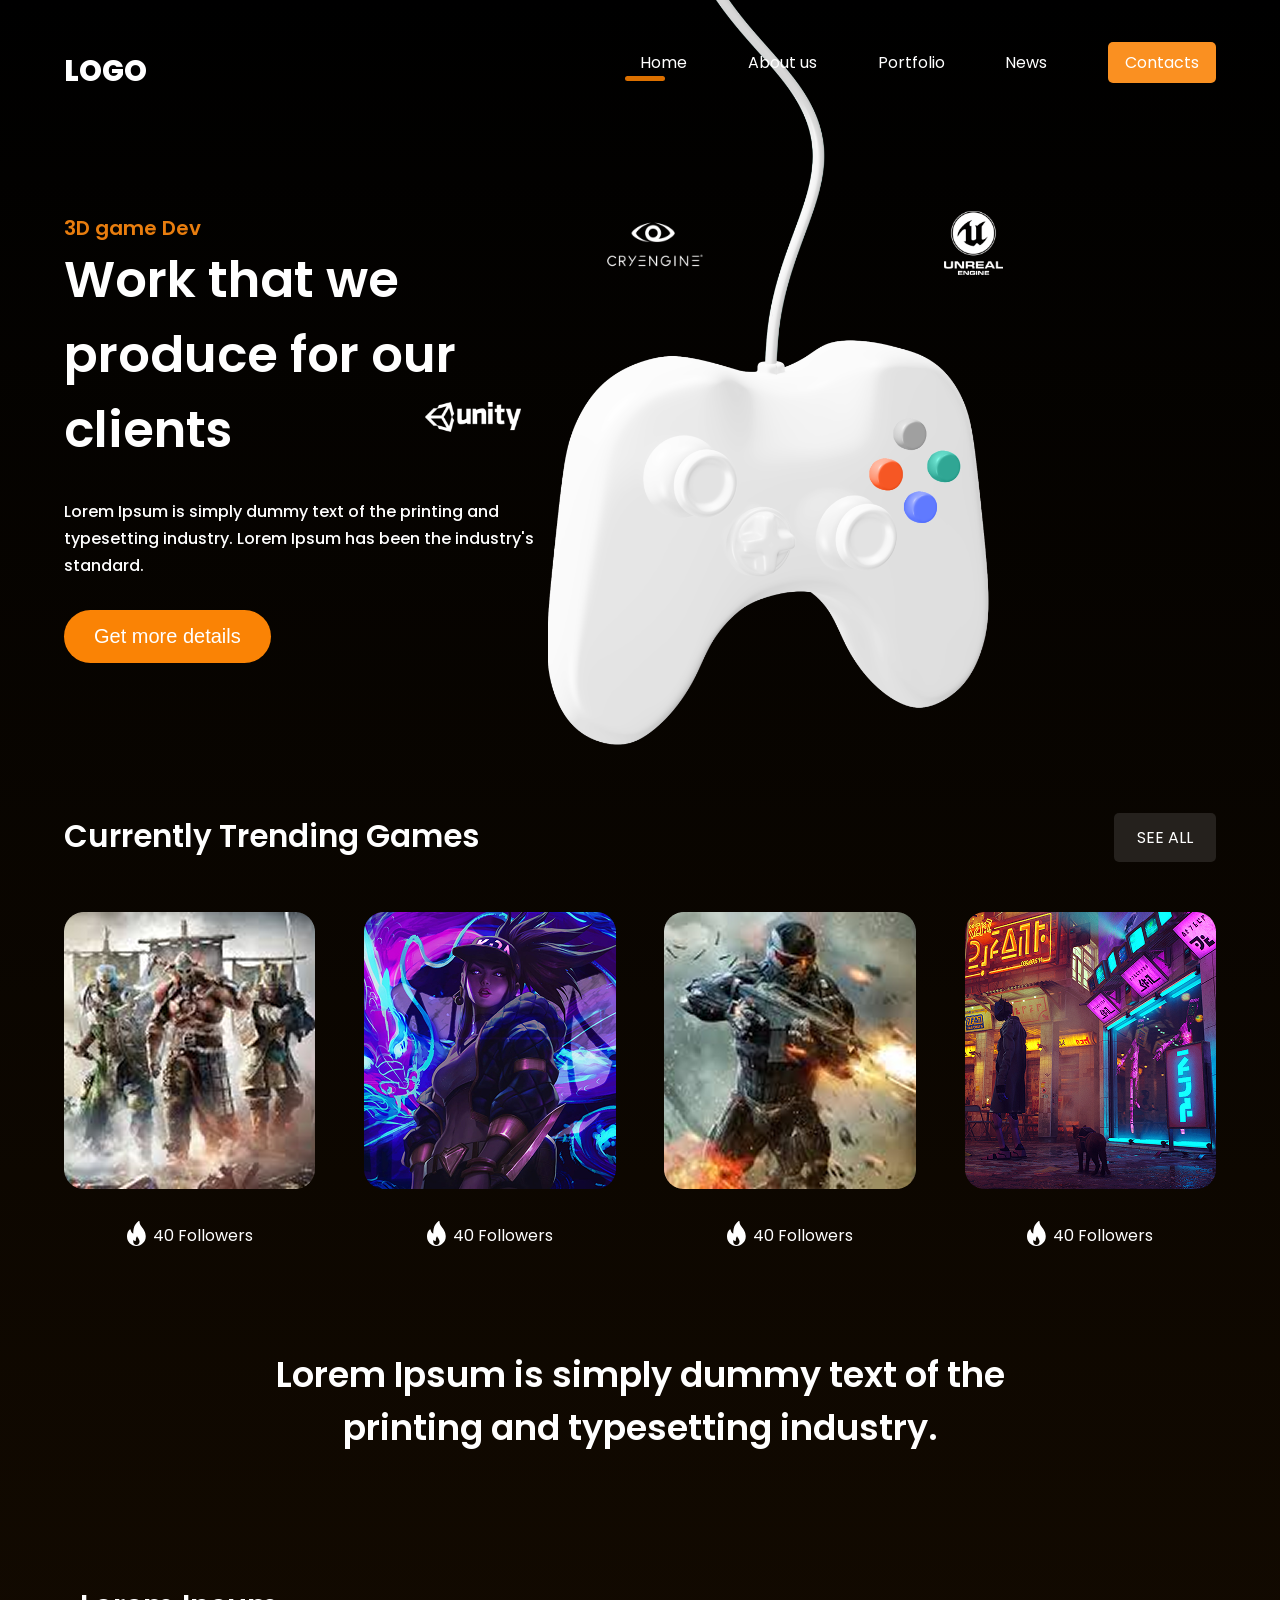
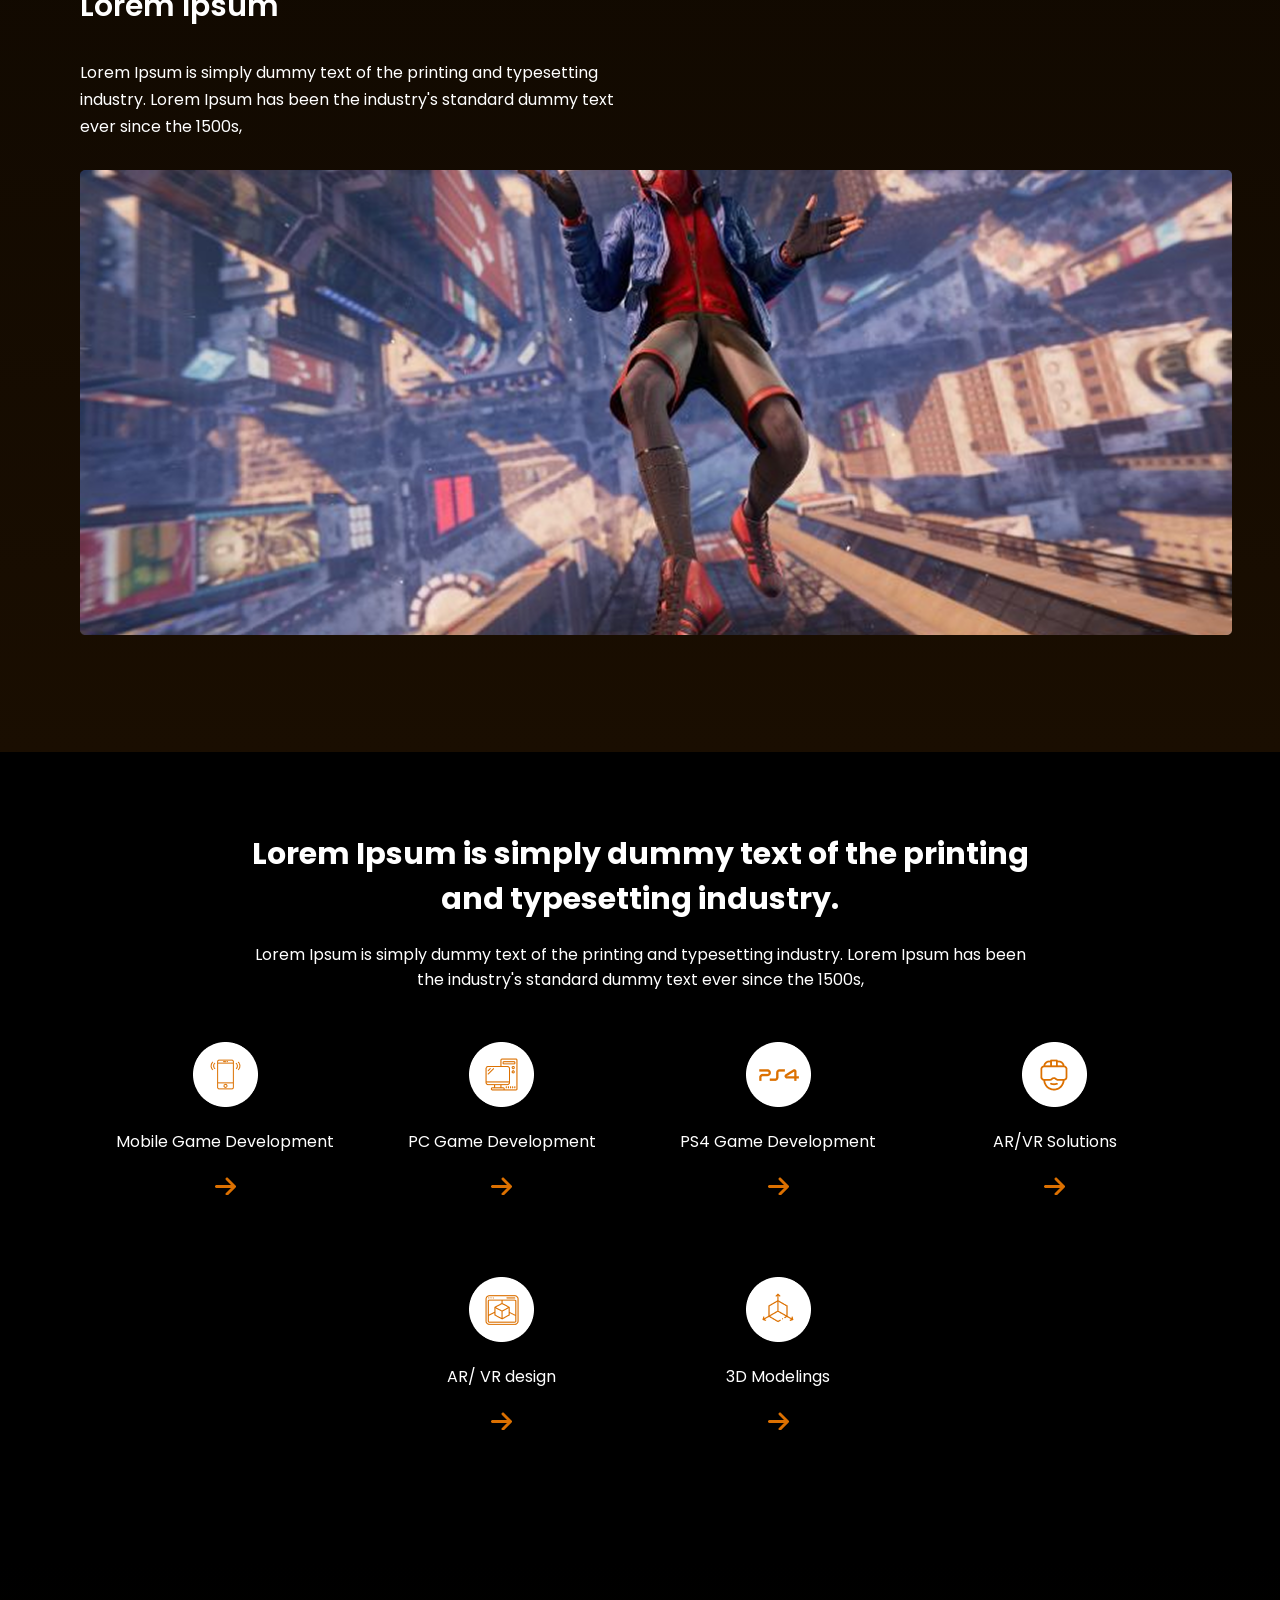
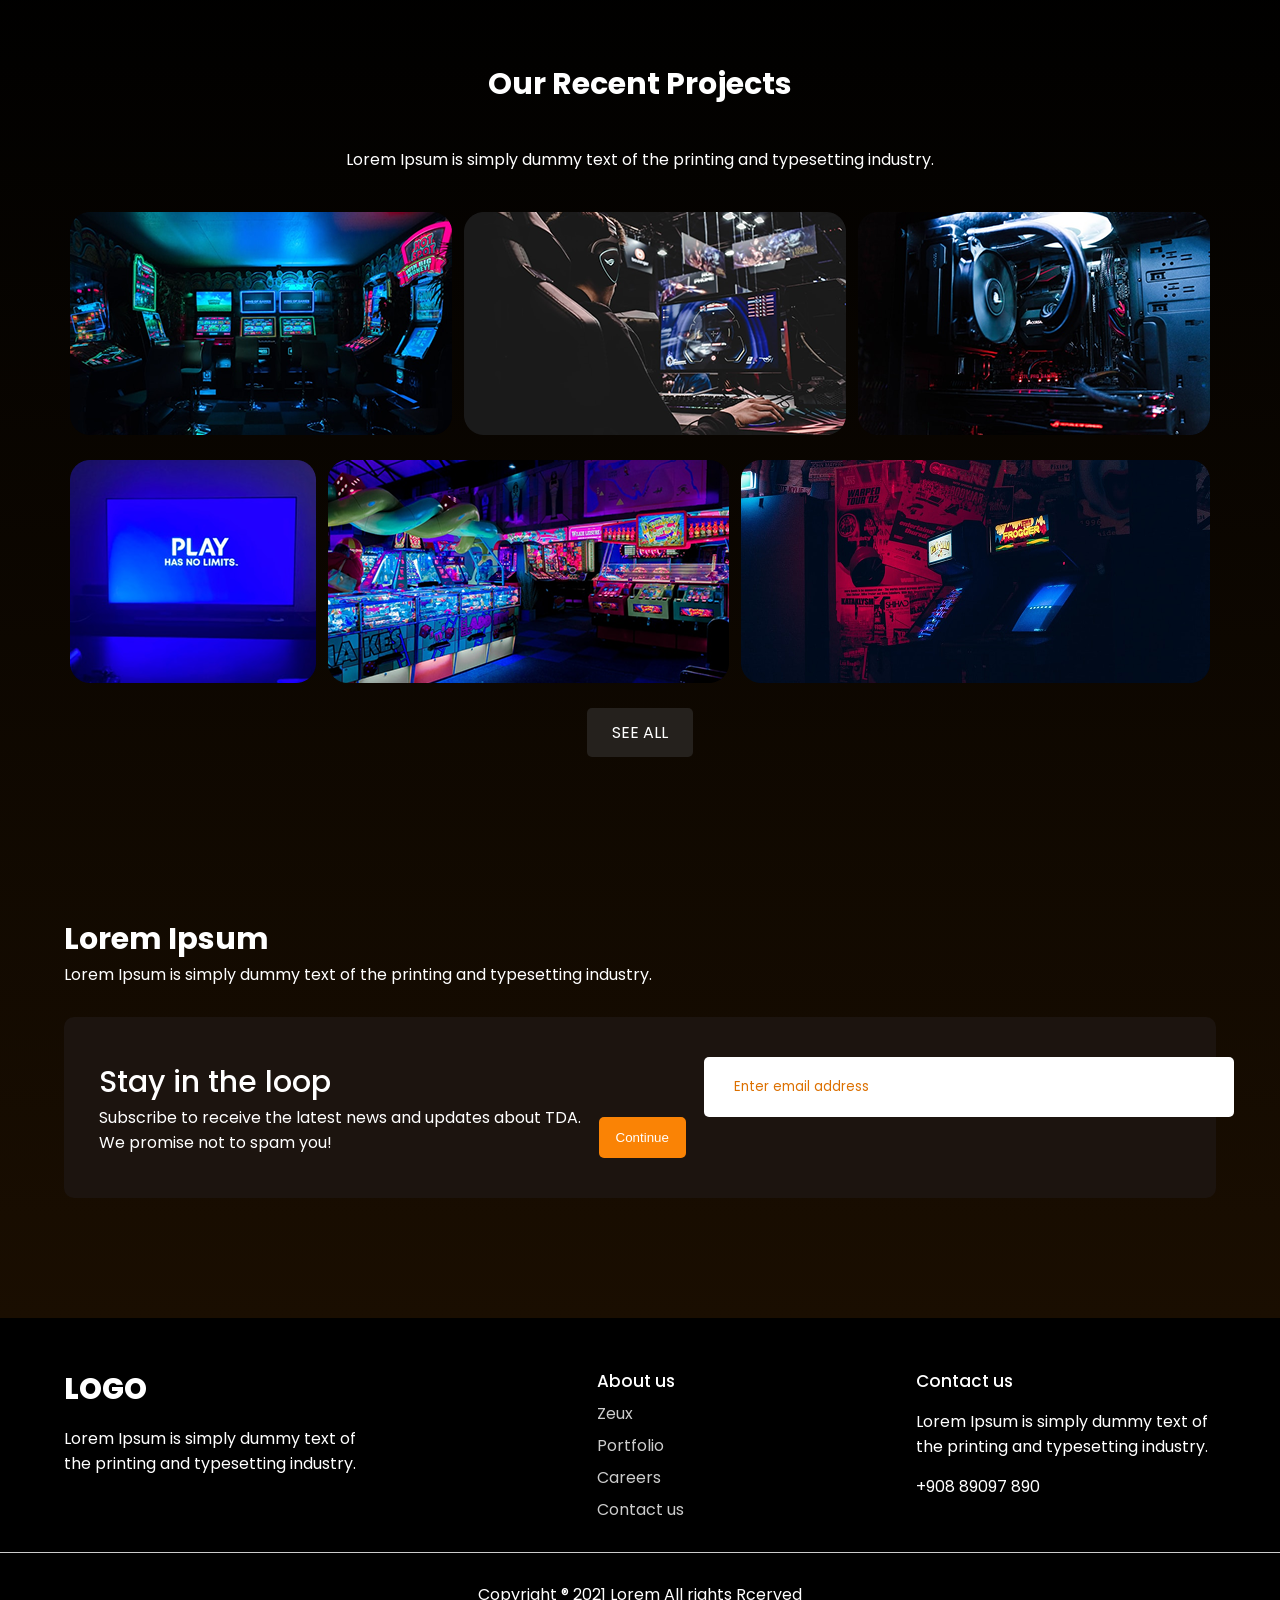
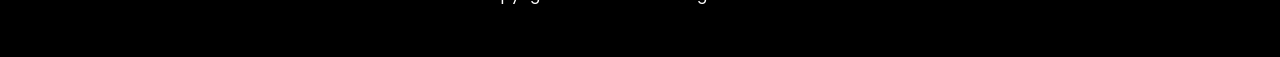
==== index.html @ 0c572fb6 "Add files via upload" ====
<!DOCTYPE html>
<html lang="en">
<head>
    <meta charset="UTF-8">
    <meta name="viewport" content="width=device-width, initial-scale=1.0">
    <title>LogoGame</title>
    <link rel="shortcut icon" href="/Images/favicon.svg" type="image/x-icon">
    <link rel="stylesheet" href="/style.css">
</head>

<body>
    <div class="wrapper">
        <header class="container">
            <span class="logo">logo</span>
            <nav>
                <ul>
                    <li class="active"><a href="/">Home</a></li>
                    <li><a href="/about.html">About us</a></li>
                    <li><a href="#">Portfolio</a></li>
                    <li><a href="#">News</a></li>
                    <li class="btn"><a href="/contacts.html">Contacts</a></li>
                </ul>
            </nav>
        </header>
    
        <div class="hero container">
            <div class="hero--info">
                <h2>3D game Dev</h2>
                <h1>Work that we produce for our clients</h1>
                <p>Lorem Ipsum is simply dummy text of the printing and typesetting industry. Lorem Ipsum has been the industry's standard.</p>
                <button class="btn">Get more details</button>
            </div>
            <img src="Images/joystick.svg" alt="">
        </div>

        <div class="container trending">
            <a href="#" class="see-all">SEE ALL</a>
            <h3>Currently Trending Games</h3>

            <div class="games">
                <div class="block">
                    <img src="Images/game1.png" alt="">
                    <span><img src="Images/fire.svg" alt="">40 Followers</span>
                </div>
            
                <div class="block">
                    <img src="Images/game2.png" alt="">
                    <span><img src="Images/fire.svg" alt="">40 Followers</span>
                </div>
            
                <div class="block">
                    <img src="Images/game3.png" alt="">
                    <span><img src="Images/fire.svg" alt="">40 Followers</span>
                </div>
            
                <div class="block">
                    <img src="Images/game4.png" alt="">
                    <span><img src="Images/fire.svg" alt="">40 Followers</span>
                </div>
            </div>
        </div>

        <div class="container big-text">
            <p>Lorem Ipsum is simply dummy text of the printing and typesetting industry.</p>
        </div>

        <div class="container banner">
            <h3>Lorem Ipsum</h3>
            <p>Lorem Ipsum is simply dummy text of the printing and typesetting industry. Lorem Ipsum has been the industry's standard dummy text ever since the 1500s,</p>
            <img src="Images/banner.png" alt="">
        </div>
    
    </div>
        <div class="features">
        <div class="container">
            <h3>Lorem Ipsum is simply dummy text of the printing and typesetting industry.</h3>
            <p>Lorem Ipsum is simply dummy text of the printing and typesetting industry. Lorem Ipsum has been the industry's standard dummy text ever since the 1500s,</p>
            <div class="info">
                <div class="block">
                    <img src="/Images/features1.png" alt="">
                    <p>Mobile Game Development</p>
                    <img src="/Images/arrow 5.png" alt="">
                </div>
                <div class="block">
                    <img src="/Images/features2.png" alt="">
                    <p>PC Game Development</p>
                    <img src="/Images/arrow 5.png" alt="">
                </div>
                <div class="block">
                    <img src="/Images/features3.png" alt="">
                    <p>PS4 Game Development</p>
                    <img src="/Images/arrow 5.png" alt="">
                </div>
                <div class="block">
                    <img src="/Images/features4.png" alt="">
                    <p>AR/VR Solutions</p>
                    <img src="/Images/arrow 5.png" alt="">
                </div>
                <div class="block">
                    <img src="/Images/features5.png" alt="">
                    <p>AR/ VR design</p>
                    <img src="/Images/arrow 5.png" alt="">
                </div>
                <div class="block">
                    <img src="/Images/features6.png" alt="">
                    <p>3D Modelings</p>
                    <img src="/Images/arrow 5.png" alt="">
                </div>
            </div>
        </div>
    
    
    </div>
        <div class="wrapper">
        <div class="container projects">
            <h3>Our Recent Projects</h3>
            <p>Lorem Ipsum is simply dummy text of the printing and typesetting industry. </p>
            <div class="images">
                <img src="/Images/wrapper1.png" alt="">
                <img src="/Images/wrapper2.png" alt="">
                <img src="/Images/wrapper3.png" alt="">
            </div>
            <div class="images">
                <img src="/Images/wrapper4.png" alt="">
                <img src="/Images/wrapper5.png" alt="">
                <img src="/Images/wrapper6.png" alt="">
            </div>
            <a href="" class="see-all">SEE ALL</a>
        </div>

        <div class="container email">
            <h3>Lorem Ipsum</h3>
            <p>Lorem Ipsum is simply dummy text of the printing and typesetting industry. </p>
            <div class="block">
                <div>
                    <h4>Stay in the loop</h4>
                    <p>Subscribe to receive the latest news and updates about TDA. We promise not to spam you! </p>
                </div>
                <div>
                    <input type="email" id="emailFileld" placeholder="Enter email address">
                    <button onclick="checkEmail()">Continue</button>
                </div>
            </div>
        </div>
    </div>

    <footer>
        <div class="blocks container">
            <div>
                <span class="logo">logo</span>
                <p>Lorem Ipsum is simply dummy text of the printing and typesetting industry. </p>
            </div>
            <div>
                <h4>About us</h4>
                <ul>
                    <li>Zeux</li>
                    <li>Portfolio</li>
                    <li>Careers</li>
                    <li>Contact us</li>
                </ul>
            </div>
            <div>
                <h4>Contact us</h4>
                <p>Lorem Ipsum is simply dummy text of the printing and typesetting industry. </p>
                <p>+908 89097 890</p>
            </div>
        </div>
        <hr>
        <p>Copyright ® 2021 Lorem All rights Rcerved</p>
    </footer>


    <script>
        function checkEmail(){
            let email = document.querySelector('#emailFileld').value;
            if(!email.includes('@')) alert('Нет символа @');
            else if(!email.includes('.')) alert('Нет символа .');
            else alert('Все отлично!');
        }
    </script>
</body>
</html>
---- style.css ----
@import url('https://fonts.googleapis.com/css2?family=Poppins:wght@400;500;600;800&display=swap');

* {
    margin: 0;
    padding: 0;
}

body {
    font-family: 'Poppins', sans-serif;
    font-weight: 400;
    color: #FFF;
    font-size: 16px;
    background: #000;
}

a {
    text-decoration: none;
}

img {
    max-width: 100%;
}

.wrapper {
    background: linear-gradient(180deg, rgba(0, 0, 0, 1) 0%, rgba(26, 14, 1, 1) 100%);
    width: 100%;
    overflow: hidden;
}

.container {
    max-width: 1400px;
    width: 90%;
    margin: 0 auto;
}

header {
    padding: 50px 0;
}

header .logo, footer .blocks .logo{
    text-transform: uppercase;
    font-size: 29px;
    font-weight: 800;
}

header nav {
    float: right;
    width: 50%;
}

header nav ul {
    list-style: none;
    display: flex;
    justify-content: space-between;
    z-index: 2;
    position: relative;
}

header nav ul li {
    display: inline-block;
}

header nav ul li a {
    color: #FFF;
}

header nav ul li.active::after {
    content: '';
    display: block;
    width: 40px;
    height: 5px;
    background: #DC7000;
    border-radius: 10px;
    position: relative;
    top: 1px;
    left: -15px;
}

header nav ul li:not(.active):not(.btn) a:hover {
    border-bottom: 5px solid #DC7000;

}

header nav ul li.btn a, .email .block button {
    background: #FA9021;
    padding: 9px 17px;
    border-radius: 5px;
    transition: all 500ms ease;
}

header nav ul li.btn a:hover, .email .block button {
    background: #a02604;
}

.hero {
    padding-bottom: 100px;
    position: relative;
    z-index: 1;
}

.hero--info {
    width: 530px;
    padding-top: 70px;
}

.hero--info h2 {
    color: #E87D0E;
    font-size: 20px;
    font-weight: 600;
}

.hero--info h1 {
    font-size: 50px;
    font-weight: 600;
}

.hero--info p {
    font-weight: 500;
    line-height: 170%;
    margin: 30px 0;
}

.hero--info .btn, .hero-about .info .btn {
    background: #FA8305;
    color: #fff;
    border-radius: 50px;
    padding: 15px 30px;
    border: 0;
    transition: all 500ms ease;
    font-size: 20px;
}

.hero--info .btn:hover, .hero-about .info .btn:hover {
    cursor: pointer;
    transform: scale(1.1);
}

.hero img {
    position: absolute;
    top: -150px;
    right: 0;
}


/* Game section */
.trending {
    padding-top: 50px;
}

.trending h3 {
    font-weight: 600;
    font-size: 31px;
}

.trending .see-all, .projects .see-all {
    color: #fff;
    background: #25211D;
    border-radius: 5px;
    padding: 12px 23px;
    float: right;
    display: block;
    transition: all 500ms ease;
}


.trending .see-all:hover, .projects .see-all:hover {
    transform: scale(1.1);
}

.trending .games {
    display: flex;
    justify-content: space-between;
    width: 100%;
    padding: 50px 0;
}

.trending .games span {
    display: block;
    text-align: center;
    margin-top: 20px;
}

.trending .games span img {
    position: relative;
    top: 5px;
    margin-right: 7px;
}

.big-text {
    padding: 50px 0;
    font-size: 35px;
    font-weight: 600;
    text-align: center;
    width: 800px;
}

.banner {
    padding: 80px;

}

.banner h3 {
    font-size: 30px;
    font-weight: 600;
    margin-bottom: 30px;

}

.banner p {
    line-height: 170%;
    margin-bottom: 30px;
    width: 550px;
}

.banner img {
    width: 100%;
    margin-bottom: 30px;
}

/* section for image */

.features {
    background: url('Images/Rectangle\ 5.png') no-repeat center center fixed;
    background-size: cover;
    padding: 80px 0;
}

.features h3, 
.features p {
    margin-bottom: 20px;
    text-align: center;
    max-width: 800px;
    margin-left: auto;
    margin-right: auto;
}

.features h3 {
    font-size: 30px;
}

.features .info {
    display: flex;
    justify-content: center;
    flex-wrap: wrap;
}

.features .info .block {
    text-align: center;
    width: 20%;
    margin: 30px 2%;
}

.features .info .block img {
    margin-bottom: 15px;
}

.projects {
    padding: 100px 0;
}

.projects h3  {
    font-size: 30px;
    text-align: center;
}

.projects p {
    margin: 40px 0;
    text-align: center;
}

.projects .images {
    display: flex;
    justify-content: space-around;
    margin-bottom: 25px;
}

.projects .see-all {
    float: none;
    width: 60px;
    text-align: center;
    margin: 0 auto;
}

/* lower part */
.email {
    padding-bottom: 120px;
}

.email h3 {
    margin-top: 60px;
    font-size: 30px;
}

.email .block {
    background: #1C140F;
    margin-top: 30px;
    border-radius: 10px;
    padding: 40px 3%;
    width: 94%;
    display: flex;
    justify-content: space-between;
    align-items: center;
}

.email .block h4 {
    font-size: 30px;
    font-weight: 500;
}

.email .block p {
    width: 500px;
}

.email .block input {
    background: #fff;
    outline: none;
    border: 0;
    border-radius: 5px;
    width: 380px;
    font-family: 'Poppins', sans-serif;
    font-weight: 400;
    padding: 20px 30px;
    color: #DC7000;
    position: relative;
    right: -105px;
    z-index: 1;
    padding-right: 120px;
}

.email .block input::placeholder {
    color: #DC7000;
}

.email .block button {
    background: #FA8305;
    color: #fff;
    border-radius: 5px;
    padding: 13px 17px;
    border: none;
    cursor: pointer;
    transition: all 500ms ease;
    position: relative;
    z-index: 2;
}

.email .block button:hover {
    background: #a02604;
}

/* about */
.hero-about {
    position: relative;
}

.hero-about .info {
    width: 500px;
    padding: 250px 0;
}

.hero-about .info h1 {
    margin-bottom: 15px;
    font-size: 30px;
}

.hero-about .info .btn {
    margin-top: 20px;
}

.hero-about img{
    position: absolute;
    right: -220px;
    top: 0;
}

.work {
    padding: 80px 0;
}

.work h2{
    font-size: 25px;
    margin-bottom: 40px;
}

.work .blocks {
    display: flex;
    justify-content: space-between;
}

.work .blocks .block {
    width: 25%;
    border-radius: 10px;
    padding: 50px 35px;
    background: #1C140F;
}

.work .blocks .block h3 {
    font-size: 20px;
    margin: 20px 0;
}

.work .blocks .block .badge {
    border-radius: 7px;
    padding: 10px 20px;
}

.work .blocks .block .badge.purple {
    background: #560F67;
}

.work .blocks .block .badge.brown {
    background: #31190D;
}

.work .blocks .block .badge.green {
    background: #192A1D;
}

/* page contacts */
.hero-contacts h1 {
    text-align: center;
    margin-top: 70px;
    margin-bottom: 30px;
    font-size: 33px;
}

.hero-contacts p {
    text-align: center;
}

.hero-contacts img {
    width: 70%;
    margin: 80px 15%;
}

.feedback {
    padding: 70px 0;
    background: #1C140F;
}

.feedback h2 {
    text-align: center;
    font-weight: 500;
    font-size: 30px;
}

.feedback p {
    text-align: center;
    margin-top: 10px;
}

.feedback form {
    margin: 80px auto;
    width: 600px;
}

.feedback form .inline {
    display: flex;
    justify-content: space-between;
}

.feedback form .inline>div {
    width: 50%;
}

.feedback form label {
    color: #4F4F4F;
    font-size: 14px;
}

.feedback form input,
.feedback form textarea{
    background: #2C2420;
    border-radius: 10px;
    border: 0.6px solid #CECECE;
    display: block;
    width: 90%;
    padding: 15px 10px;
    outline: none;
    color: #FFF;
    margin-top: 7px;
    margin-bottom: 20px;
}

.feedback form .one-line {
    width: 96%;
}

.feedback form textarea {
    resize: none;
    height: 200px;
}

.feedback form button {
    background: #DC7000;
    border-radius: 5px;
    border: 0;
    float: right;
    cursor: pointer;
    color: #FFF;
    padding: 15px 35px;
    transition: all 500ms ease;
}

.feedback form button:hover {
    background: #b01414;
}

/* footer */
footer {
    background: #000;
    padding: 50px 0;
}

footer .blocks {
    display: flex;
    justify-content: space-between;
}

footer .blocks p {
    width: 300px;
    margin: 15px 0px;
}

footer .blocks h4 {
    font-weight: 500;
    font-size: 17px;
}

footer .blocks ul {
    list-style: none;
}

footer .blocks ul li {
    margin-top: 7px;
    opacity: 0.8;
}

footer hr {
    margin: 30px 0;
    border: 0;
    height: 0.6px;
    background: #ccc;
}

footer > p {
    text-align: center;
}
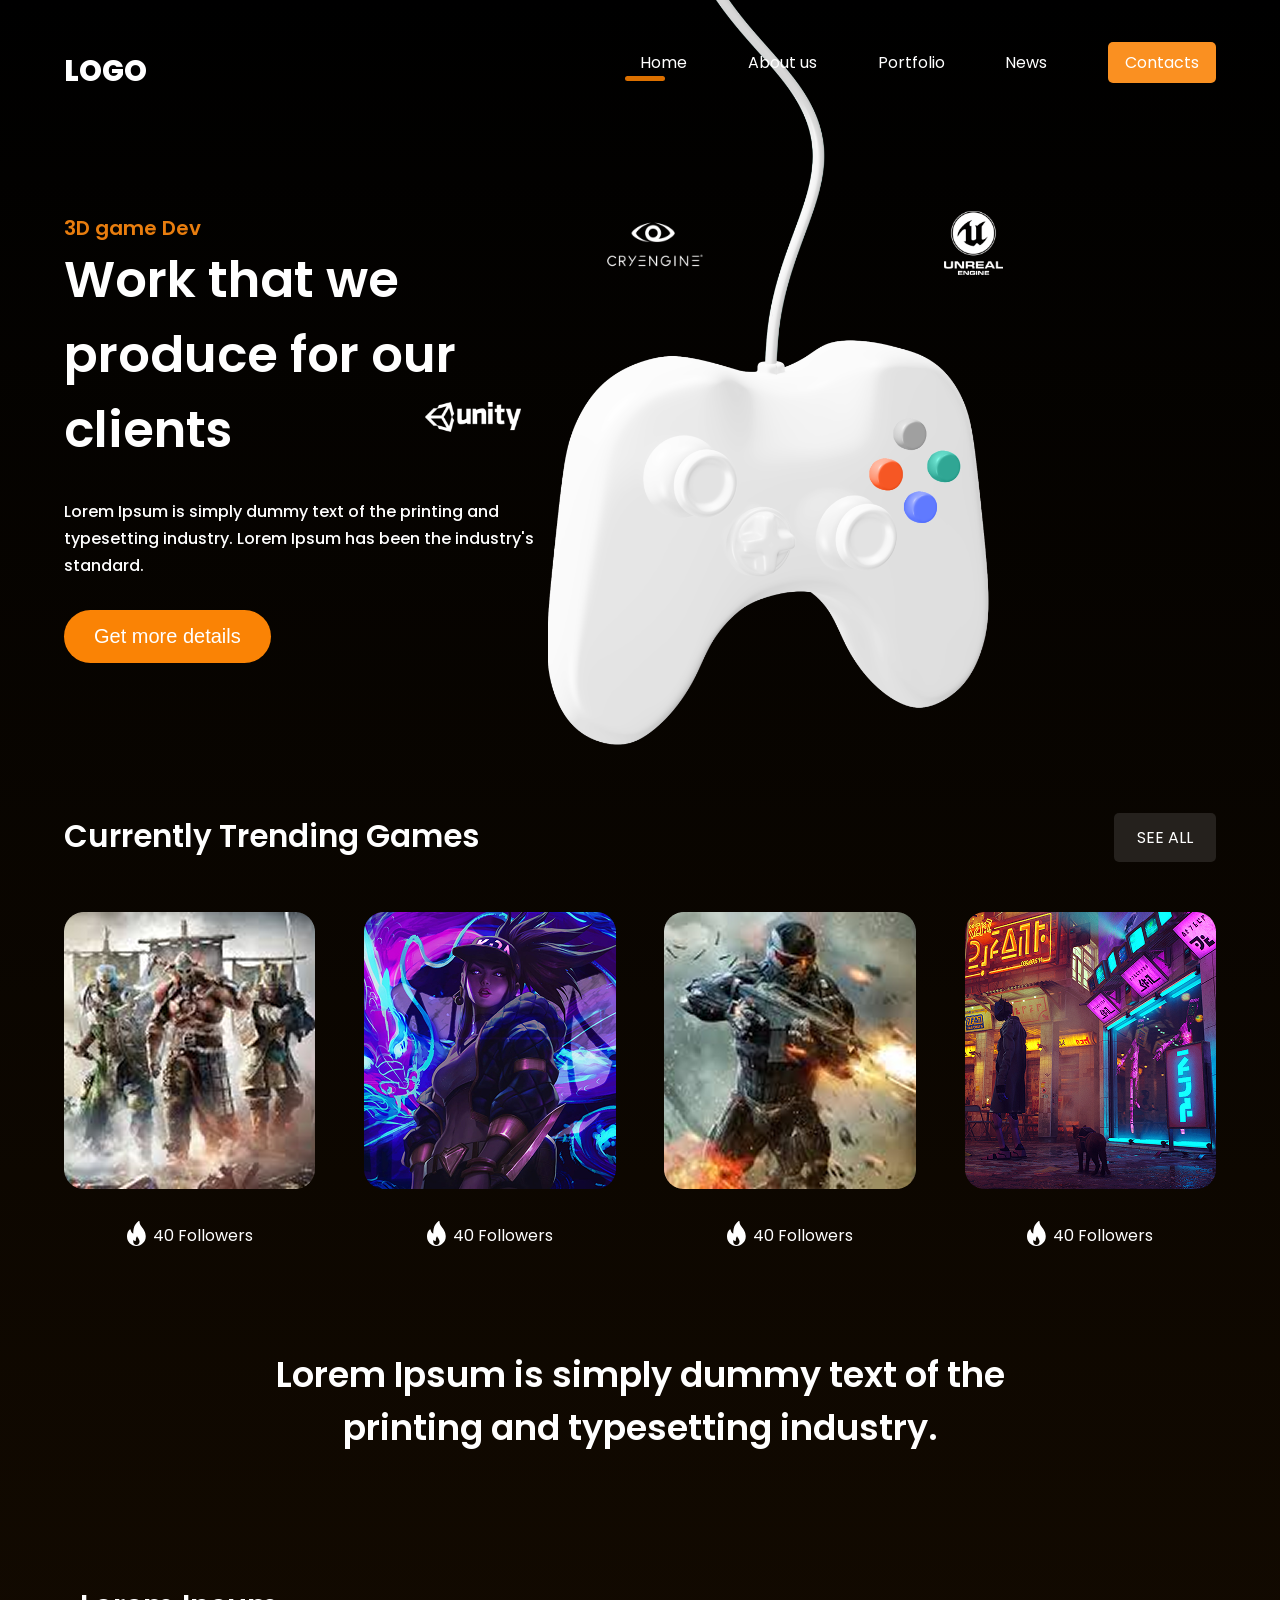
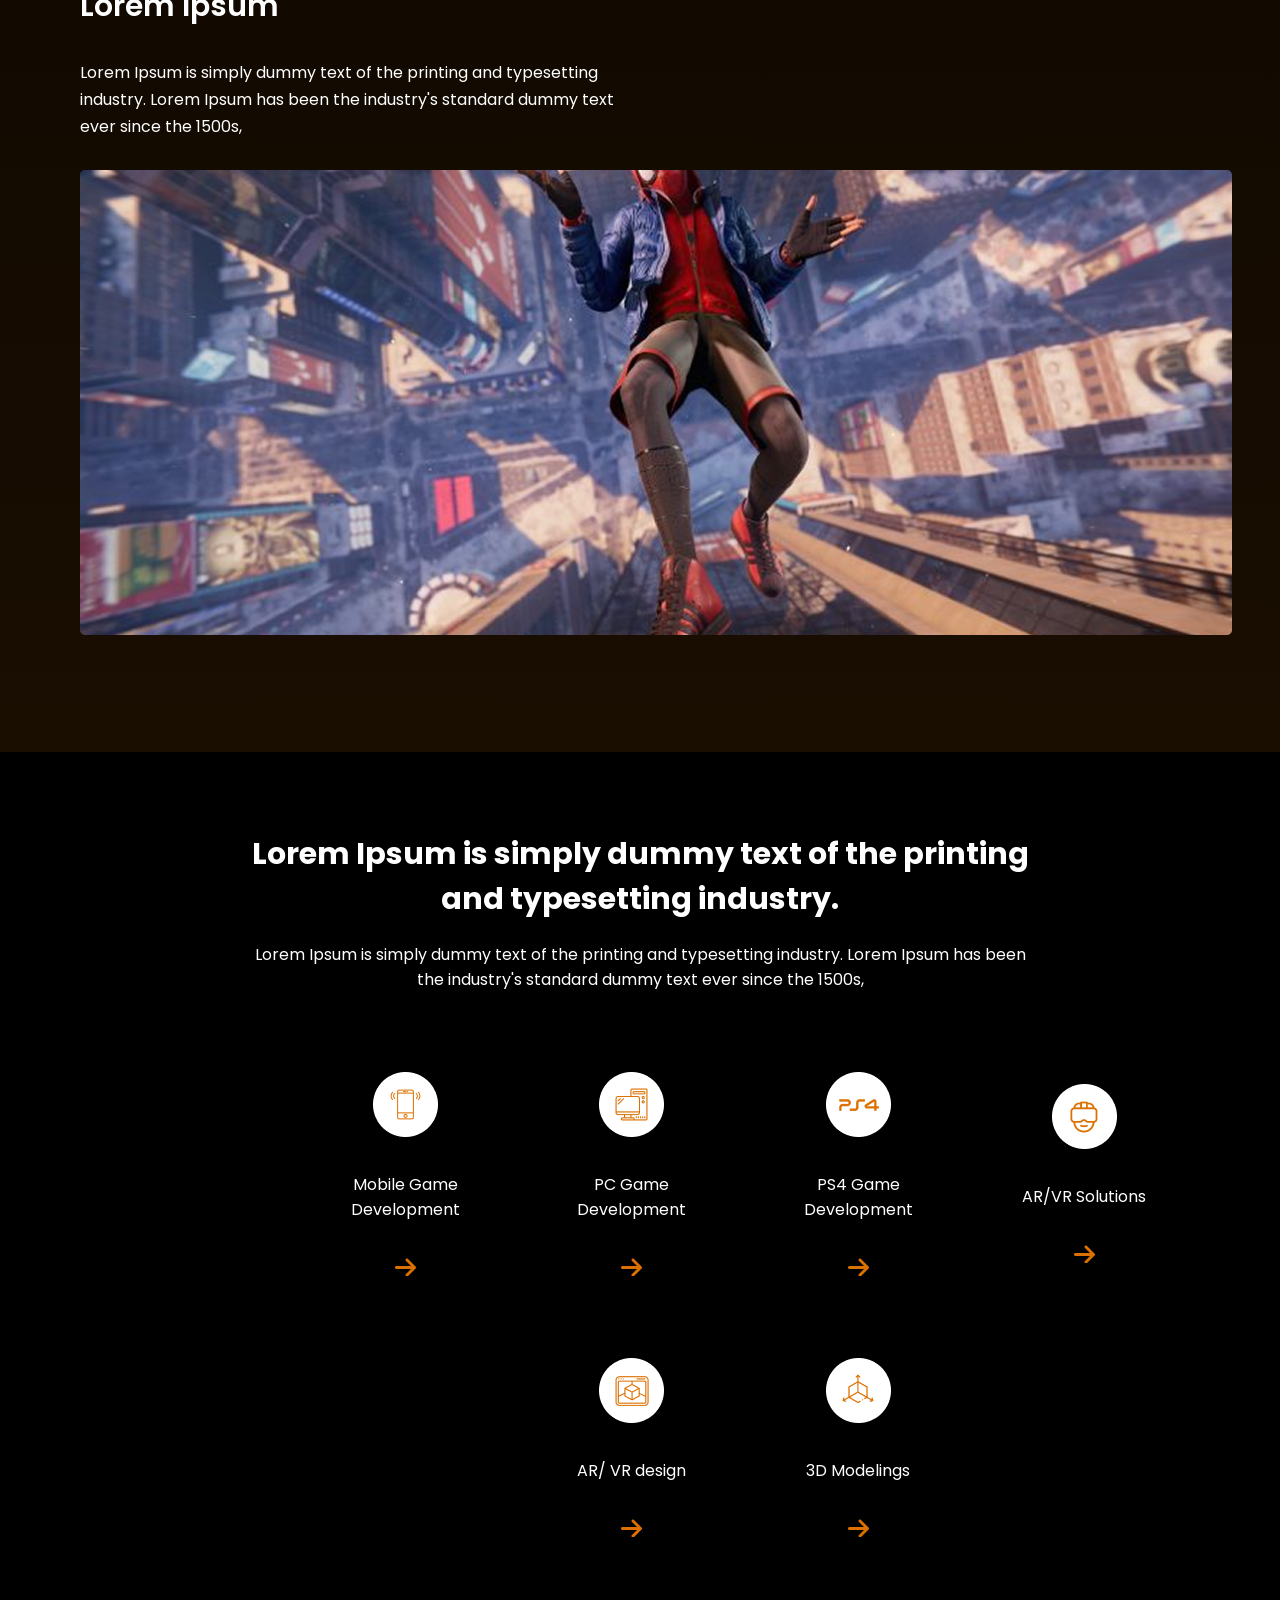
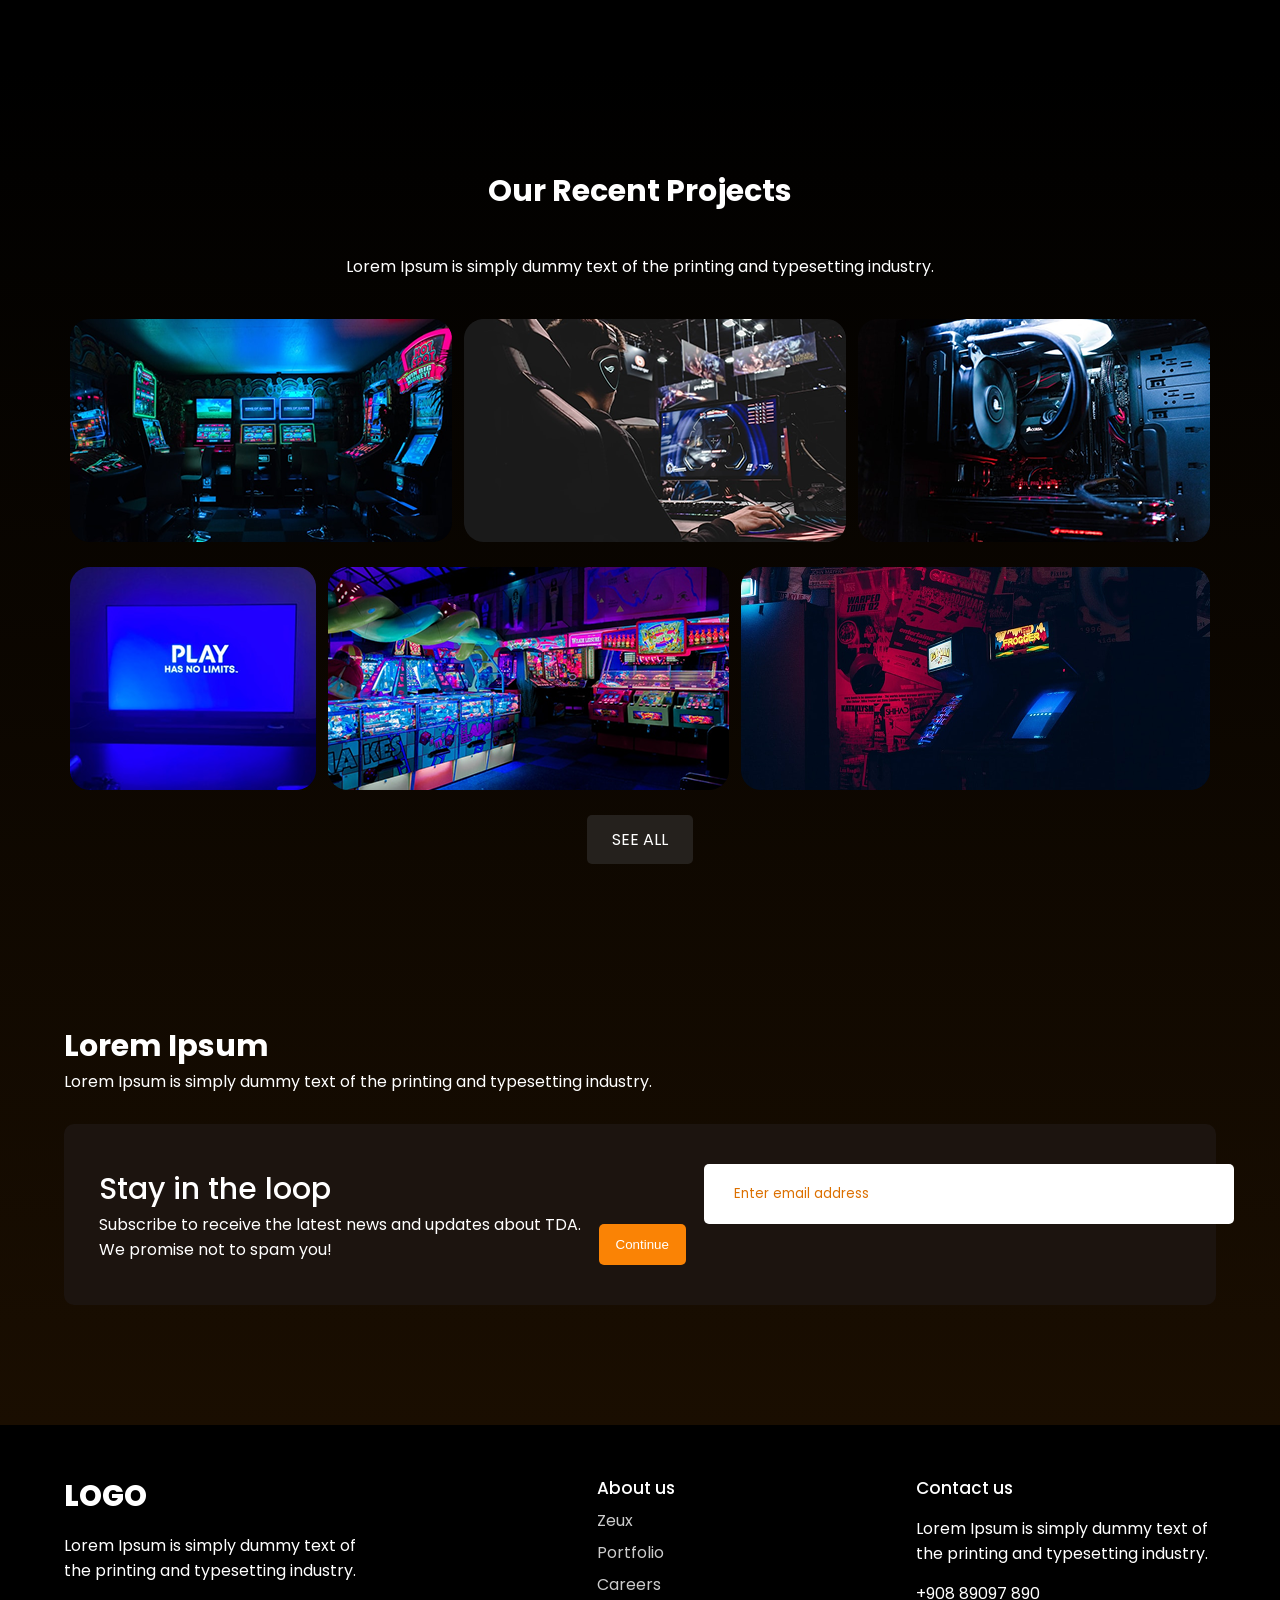
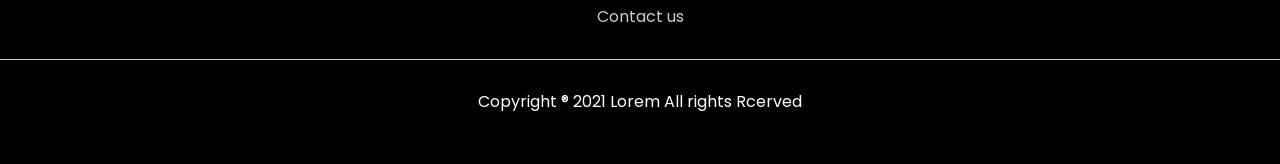
==== commit 6b8c93f6: "Add files via upload" ====
--- a/index.html
+++ b/index.html
@@ -4,8 +4,8 @@
     <meta charset="UTF-8">
     <meta name="viewport" content="width=device-width, initial-scale=1.0">
     <title>LogoGame</title>
-    <link rel="shortcut icon" href="/Images/favicon.svg" type="image/x-icon">
-    <link rel="stylesheet" href="/style.css">
+    <link rel="shortcut icon" href="Images/favicon.svg" type="image/x-icon">
+    <link rel="stylesheet" href="style.css">
 </head>
 
 <body>
@@ -14,11 +14,11 @@
             <span class="logo">logo</span>
             <nav>
                 <ul>
-                    <li class="active"><a href="/">Home</a></li>
-                    <li><a href="/about.html">About us</a></li>
-                    <li><a href="#">Portfolio</a></li>
-                    <li><a href="#">News</a></li>
-                    <li class="btn"><a href="/contacts.html">Contacts</a></li>
+                    <li class="active"><a href="index.html">Home</a></li>
+                    <li><a href="about.html">About us</a></li>
+                    <li><a href="portfolio.html">Portfolio</a></li>
+                    <li><a href="news.html">News</a></li>
+                    <li class="btn"><a href="contacts.html">Contacts</a></li>
                 </ul>
             </nav>
         </header>
@@ -77,34 +77,34 @@
             <p>Lorem Ipsum is simply dummy text of the printing and typesetting industry. Lorem Ipsum has been the industry's standard dummy text ever since the 1500s,</p>
             <div class="info">
                 <div class="block">
-                    <img src="/Images/features1.png" alt="">
+                    <img src="Images/features1.png" alt="">
                     <p>Mobile Game Development</p>
-                    <img src="/Images/arrow 5.png" alt="">
+                    <img src="Images/arrow 5.png" alt="">
                 </div>
                 <div class="block">
-                    <img src="/Images/features2.png" alt="">
+                    <img src="Images/features2.png" alt="">
                     <p>PC Game Development</p>
-                    <img src="/Images/arrow 5.png" alt="">
+                    <img src="Images/arrow 5.png" alt="">
                 </div>
                 <div class="block">
-                    <img src="/Images/features3.png" alt="">
+                    <img src="Images/features3.png" alt="">
                     <p>PS4 Game Development</p>
-                    <img src="/Images/arrow 5.png" alt="">
+                    <img src="Images/arrow 5.png" alt="">
                 </div>
                 <div class="block">
-                    <img src="/Images/features4.png" alt="">
+                    <img src="Images/features4.png" alt="">
                     <p>AR/VR Solutions</p>
-                    <img src="/Images/arrow 5.png" alt="">
+                    <img src="Images/arrow 5.png" alt="">
                 </div>
                 <div class="block">
-                    <img src="/Images/features5.png" alt="">
+                    <img src="Images/features5.png" alt="">
                     <p>AR/ VR design</p>
-                    <img src="/Images/arrow 5.png" alt="">
+                    <img src="Images/arrow 5.png" alt="">
                 </div>
                 <div class="block">
-                    <img src="/Images/features6.png" alt="">
+                    <img src="Images/features6.png" alt="">
                     <p>3D Modelings</p>
-                    <img src="/Images/arrow 5.png" alt="">
+                    <img src="Images/arrow 5.png" alt="">
                 </div>
             </div>
         </div>
@@ -116,14 +116,14 @@
             <h3>Our Recent Projects</h3>
             <p>Lorem Ipsum is simply dummy text of the printing and typesetting industry. </p>
             <div class="images">
-                <img src="/Images/wrapper1.png" alt="">
-                <img src="/Images/wrapper2.png" alt="">
-                <img src="/Images/wrapper3.png" alt="">
+                <img src="Images/wrapper1.png" alt="">
+                <img src="Images/wrapper2.png" alt="">
+                <img src="Images/wrapper3.png" alt="">
             </div>
             <div class="images">
-                <img src="/Images/wrapper4.png" alt="">
-                <img src="/Images/wrapper5.png" alt="">
-                <img src="/Images/wrapper6.png" alt="">
+                <img src="Images/wrapper4.png" alt="">
+                <img src="Images/wrapper5.png" alt="">
+                <img src="Images/wrapper6.png" alt="">
             </div>
             <a href="" class="see-all">SEE ALL</a>
         </div>
--- a/style.css
+++ b/style.css
@@ -120,7 +120,7 @@
     margin: 30px 0;
 }
 
-.hero--info .btn, .hero-about .info .btn {
+.hero--info .btn, .hero-about .info .btn, .hero-abouts .infos .btn, .hero-abouts .infos-two .btn-two {
     background: #FA8305;
     color: #fff;
     border-radius: 50px;
@@ -130,7 +130,7 @@
     font-size: 20px;
 }
 
-.hero--info .btn:hover, .hero-about .info .btn:hover {
+.hero--info .btn:hover, .hero-about .info .btn:hover, .hero-abouts .infos .btn:hover, .hero-abouts .infos-two .btn-two:hover {
     cursor: pointer;
     transform: scale(1.1);
 }
@@ -242,6 +242,7 @@
     display: flex;
     justify-content: center;
     flex-wrap: wrap;
+    margin-left: 210px;
 }
 
 .features .info .block {
@@ -415,6 +416,536 @@
     background: #192A1D;
 }
 
+/* page portfolio */
+.hero-portfolio {
+    display: flex;
+    justify-content: center;
+    align-items: center;
+    margin-top: -120px;
+}
+
+.hero-portfolio, .info p {
+    display: flex;
+    justify-content: center;
+    padding: 13px;
+}
+
+
+.experience > div {
+    display: flex;
+    justify-content: space-between;
+    align-items: center;
+    width: 100%;
+    gap: 20px;
+}
+
+.experience .block {
+    display: flex;
+    flex-wrap: wrap;
+    gap: 15px;
+    flex: 1;
+}
+
+.experience .block:not(:last-child) {
+    margin-right: 100px;
+    border-right: 2px solid #EEEFF2;
+    padding-right: 50px;
+}
+
+.experience {
+    background: #1C140F;
+    margin-top: 40px;
+    border-radius: 10px;
+    padding: 40px 5%;
+    width: 50%;
+    display: flex;
+    justify-content: space-between;
+    align-items: center;
+}
+
+.banner-play {
+    display: flex;
+    align-items: flex-start;
+    gap: 60px;
+    padding: 70px 0;
+    
+}
+
+
+.banner-play .spider {
+    margin-top: 70px;
+    margin-left: -10px;
+    max-width: 100%; 
+    height: 50%;
+}
+
+.banner-content {
+    display: flex;
+    flex-direction: column;
+    gap: 16px;
+    margin-top: 200px;
+}
+
+.banner-play h3 {
+    margin-top: -130px;
+    font-size: 28px;
+    font-weight: 700;
+    line-height: 1.5;
+    width: 350px;
+    
+}
+
+.banner-play p {
+    font-size: 15px;
+    line-height: 170%;
+    opacity: 0.85;
+    margin-bottom: 20px;
+    margin-top: 0px;
+    width: 450px;
+}
+
+.list-info {
+    list-style-type: none;
+    padding: 0;    
+}
+
+.list-info li {
+    display: flex;
+    align-items: center;
+    margin-top: 15px;
+    margin-bottom: 10px;
+    gap: 10px;
+    
+}
+
+.list-info img {
+    width: 30px;
+    height: auto;
+}
+
+
+
+/* portfolio banner-image */
+.banner-info {
+    display: flex;
+    align-items: center;
+    gap: 20px;
+    margin-bottom: 8px;
+    margin-top: 70px;
+}
+
+.hero-abouts {
+    position: relative;
+}
+
+.hero-abouts .infos {
+    width: 550px;
+    padding: 50px 0px;
+}
+
+.hero-abouts .infos h1 {
+    margin-bottom: 30px;
+    font-size: 30px;
+}
+
+.hero-abouts p {
+    margin-bottom: 30px;
+}
+
+.hero-abouts .infos .btn {
+    margin-top: 0px;
+    border-radius: 0px;
+}
+
+.hero-abouts img {
+    width: 500px;
+    position: absolute;
+    right: 250px;
+    top: 50px;
+}
+
+
+
+.hero-abouts .infos-two {
+    padding: 50px 0px;
+    margin-left: 600px; 
+    margin-bottom: 183px;
+    margin-top: 189px;
+}
+
+
+.hero-abouts .infos-two h1 {
+    margin-bottom: 30px;
+    font-size: 30px;
+    width: 500px;
+}
+
+.hero-abouts .infos-two p {
+    margin-bottom: 30px;
+    width: 500px;
+}
+
+.hero-abouts .two {
+    position: absolute;
+    width: 450px;
+    right: 950px;
+    top: 30px;
+    
+}
+
+.hero-abouts .infos-two .btn-two {
+    margin-bottom: 0px;
+    border-radius: 0;
+}
+
+
+/* portfolio customer container */
+.customer-container .info-customer  {
+    margin-top: -28%;
+    width: 520px;
+    margin-left: auto;
+    margin-right: auto;
+    text-align: center;
+    
+}
+
+.customer-container .info-customer h1 {
+    padding-bottom: 20px;
+
+}
+
+.card-container {
+    display: flex;
+    flex-direction: row;
+    gap: 30px;
+    justify-content: center;
+    padding: 20px;
+    margin-top: 98px;
+}
+
+.card {
+    width: 400px;
+    flex-shrink: 0; 
+    border: 2px solid #fff;
+    padding: 25px;
+    border-radius: 10px;
+    color: white;
+    transition: background-color 0.4s ease, border-color 0.4s ease, transform 0.5s ease;
+    cursor: pointer;
+}
+
+.card:hover {
+    border-color: #DC7000;
+    background-color: #0F0901;
+    transform: scale(1.05);
+    box-shadow: 0 10px 20px rgba(0, 0, 0, 0.5);
+}
+
+.user-info {
+    display: flex;
+    align-items: center;
+    gap: 15px;
+}
+
+.card-header {
+    display: flex;
+    justify-content: space-between;
+    gap: 5px;
+    margin-bottom: 20px;
+}
+
+.rating {
+    display: flex;
+    flex-direction: row;
+    align-items: center;
+    gap: 10px;
+}
+
+.rating span {
+    line-height: 1;
+}
+
+.rating span img {
+    width: 16px;
+    height: auto;
+    display: block;
+}
+
+.name-location p {
+    color: gray;
+}
+
+.customer-container {
+    color: #fff;
+    background: #1C140F;
+    border-radius: 0px;
+    padding: 400px 400px;
+    float: left, right;
+    display: block;
+    margin-top: 128px;
+    margin-bottom: 120px;
+    width: auto;
+    height: 50px;
+}
+
+/* portfolio controls-card */
+
+.controls {
+    display: flex;
+    justify-content: space-between;
+    align-items: center;
+    margin-top: 100px;
+    padding-bottom: 0 50px;
+}
+
+.dots {
+    display: flex;
+    gap: 10px;
+    align-items: center;
+    margin-left: -180px;
+}
+
+.dot {
+    width: 15px;
+    height: 15px;
+    flex-shrink: 0;
+    background-color: #DDE0E4;
+    border-radius: 50%;
+}
+
+.dot.active {
+    width: 45px;
+    border-radius: 15px;
+    flex-shrink: 0;
+    background-color: #DC7000;
+}
+
+.dots::after {
+    content: none !important;
+    display: none !important;
+}
+
+.arrows {
+    display: flex;
+    gap: 20px;
+}
+
+.arrow {
+    width: 60px;
+    height: 60px;
+    border-radius: 50%;
+    border: 1px solid #DC7000;
+    background: transparent;
+    display: flex;
+    justify-content: center;
+    align-items: center;
+    cursor: pointer;
+    transition: all 0.5s ease;
+}
+
+.arrow:hover {
+    background-color: #DC7000;
+    transform: scale(1.1);
+    transition: all 0.5s ease; 
+}
+
+.arrow:hover img {
+    filter: brightness(0) invert(1);
+    transform: scale(1.1);
+}
+
+/* page news */
+
+.hero-news.container, .info {
+    width: 942px;
+    align-items: center;
+    margin-top: 50px;
+}
+
+.search.container {
+    display: flex;
+    justify-content: center;
+    align-items: center;
+    margin-top: 74px;
+    background-color: #1C140F;
+    width: 400px;
+    height: 49px;
+    border-radius: 10px;
+}
+
+.search.container img {
+    margin-left: -170px;
+}
+
+.search.container input {
+    background: transparent;
+    border: none;
+    outline: none;
+    color: #fff;
+    margin-left: 10px;
+    
+}
+
+.hero-block {
+    display: flex;
+    justify-content: space-between;
+    align-items: flex-start;
+    gap: 50px;
+    padding: 40px;
+    max-width: 1200px;
+    margin: 0 auto;
+}
+
+.left.side {
+    margin-left: -180px;
+}
+
+.right.side {
+    margin-top: 90px;
+    margin-left: 72px;
+}
+/* banner one two */
+
+.hero-block .left.side .banner.one.container img {
+    width: 587px;
+    height: 295px;
+    margin-top: 1px;
+}
+    
+
+.hero-block .left.side .banner.one.container .article-info .auth {
+    display: inline-flex;
+    align-items: center;
+    justify-content: center;
+    width: 164px;
+    height: 48px;
+    background: #2351F5;
+}
+
+.banner.one.container .article-info .read-time {
+    margin-left: 20px;
+}
+
+.banner.one.container h1 {
+    width: 590px;
+    height: 90px;
+    margin-top: 21px;
+}
+
+.banner.one.container p {
+    margin-top: 30px;
+}
+
+.banner.one.container hr {
+    margin-top: 90px;
+    width: 587px;
+}
+
+.banner.two.container img {
+    width: 587px;
+    height: 295px;
+    margin-top: -70px;
+}
+    
+
+.banner.two.container .article-info .auth {
+    display: inline-flex;
+    align-items: center;
+    justify-content: center;
+    width: 164px;
+    height: 48px;
+    background: #2351F5;
+}
+
+.banner.two.container .article-info .read-time {
+    margin-left: 20px;
+}
+
+.banner.two.container h1 {
+    width: 590px;
+    height: 90px;
+    margin-top: 21px;
+}
+
+.banner.two.container p {
+    margin-top: 30px;
+    margin-bottom: -20px;
+}
+
+/* article */
+
+.article-list {
+    list-style: none;
+}
+
+.article-item {
+    display: flex;
+    align-items: flex-start;
+    gap: 31px;
+    margin-bottom: 50px;
+}
+
+.article-item img {
+    width: 195px;
+    height: 183px;
+    object-fit: cover;
+}
+
+.article-content {
+    display: flex;
+    flex-direction: column;
+    gap: 31px;
+}
+
+.read-time {
+    margin-left: 16px;
+}
+
+.auth.pink {
+    display: inline-flex;
+    align-items: center;
+    justify-content: center;
+    width: 138px;
+    height: 40px;
+    background-color: #FF8484;
+}
+
+.auth.blue {
+    display: inline-flex;
+    align-items: center;
+    justify-content: center;
+    width: 138px;
+    height: 40px;
+    background-color: #2351F5;
+}
+
+.auth.orange {
+    display: inline-flex;
+    align-items: center;
+    justify-content: center;
+    width: 138px;
+    height: 40px;
+    background-color: #FF7C32;
+}
+
+.auth.green {
+    display: inline-flex;
+    align-items: center;
+    justify-content: center;
+    width: 138px;
+    height: 40px;
+    background-color: #23A54F;
+}
+
+.auth.violet {
+    display: inline-flex;
+    align-items: center;
+    justify-content: center;
+    width: 138px;
+    height: 40px;
+    background-color: #9921C3;
+}
+
 /* page contacts */
 .hero-contacts h1 {
     text-align: center;
@@ -505,6 +1036,7 @@
     background: #b01414;
 }
 
+
 /* footer */
 footer {
     background: #000;
